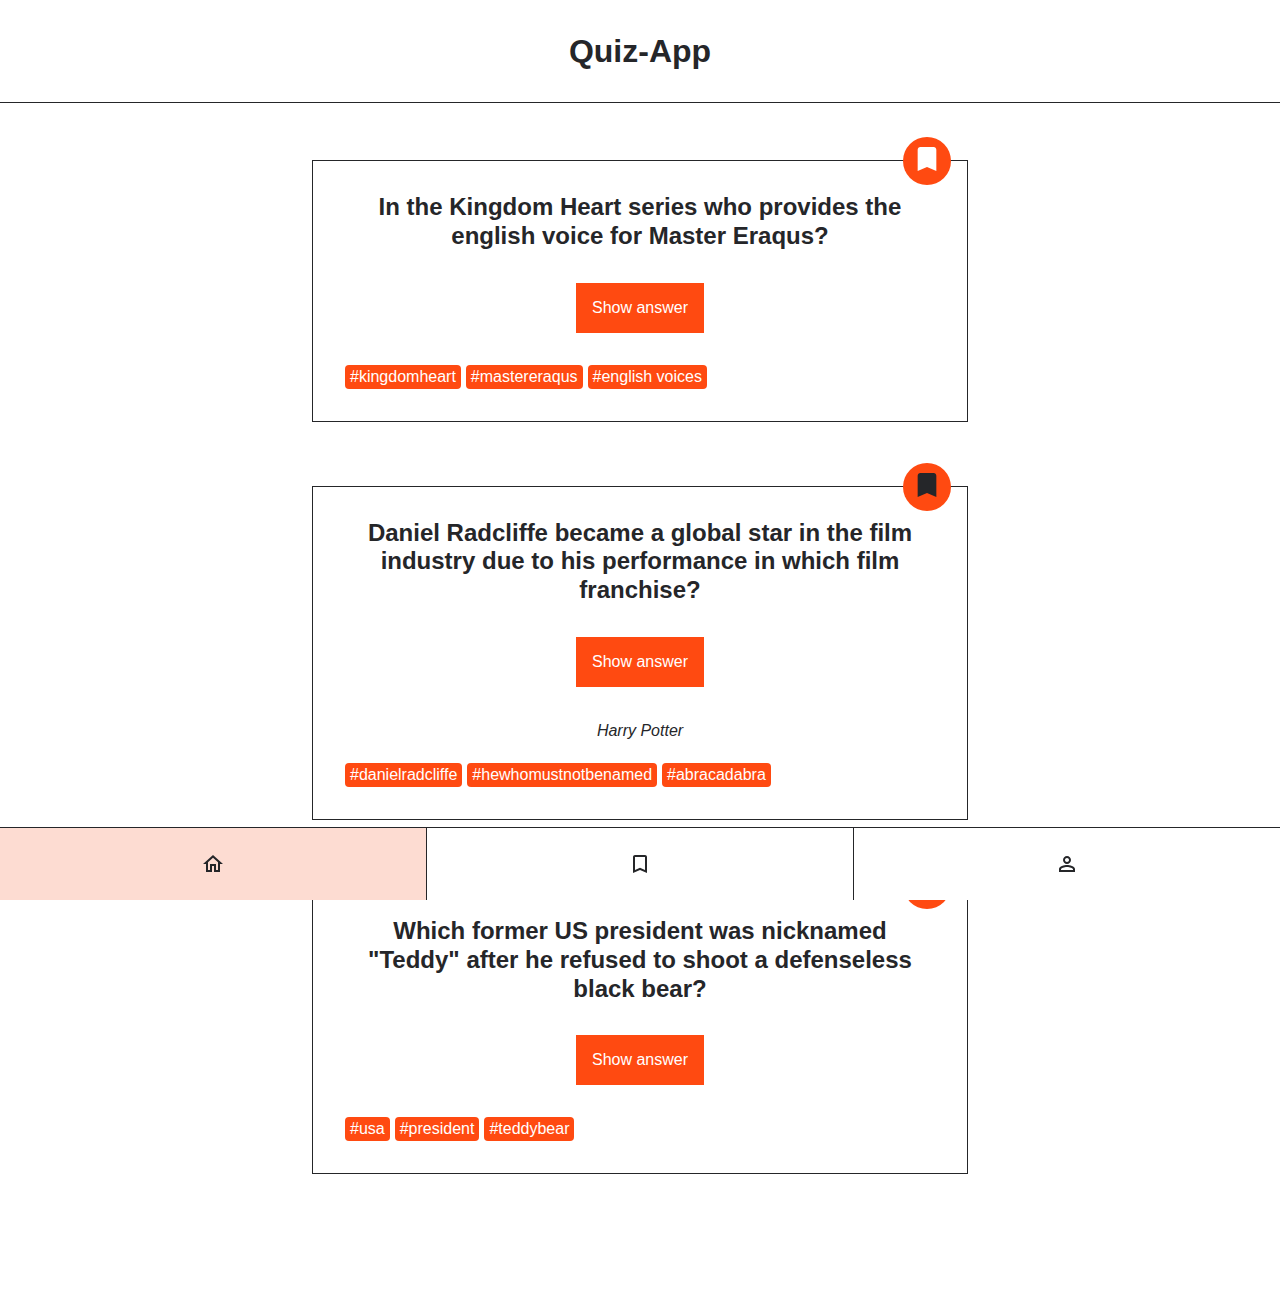
==== index.html @ 5ab8016b "init" ====
<!DOCTYPE html>
<html lang="en">
  <head>
    <meta charset="UTF-8" />
    <meta http-equiv="X-UA-Compatible" content="IE=edge" />
    <meta name="viewport" content="width=device-width, initial-scale=1.0" />
    <title>Quiz-App</title>
    <link rel="stylesheet" href="./styles.css" />
  </head>
  <body>
    <header class="header">
      <h1 class="header__title">Quiz-App</h1>
    </header>
    <main>
      <ul class="card-list">
        <!--
                FIRST CARD
              -->
        <li class="card-list__item">
          <article class="card">
            <h2 class="card__question">
              In the Kingdom Heart series who provides the english voice for
              Master Eraqus?
            </h2>
            <button class="card__button-answer" type="button">
              Show answer
            </button>
            <p class="card__answer">Mark Hamill</p>
            <ul class="card__tag-list">
              <li class="card__tag-list-item">#kingdomheart</li>
              <li class="card__tag-list-item">#mastereraqus</li>
              <li class="card__tag-list-item">#english voices</li>
            </ul>
            <div class="card__button-bookmark">
              <button class="bookmark" aria-label="bookmark" type="button">
                <svg
                  class="bookmark__icon"
                  xmlns="http://www.w3.org/2000/svg"
                  viewbox="0 0 24 24"
                >
                  <path
                    d="M17 3H7c-1.1 0-2 .9-2 2v16l7-3 7 3V5c0-1.1-.9-2-2-2z"
                  />
                </svg>
              </button>
            </div>
          </article>
        </li>
        <!--
                SECOND CARD
              -->
        <li class="card-list__item">
          <article class="card">
            <h2 class="card__question">
              Daniel Radcliffe became a global star in the film industry due to
              his performance in which film franchise?
            </h2>
            <button class="card__button-answer" type="button">
              Show answer
            </button>
            <p class="card__answer card__answer--active">Harry Potter</p>
            <ul class="card__tag-list">
              <li class="card__tag-list-item">#danielradcliffe</li>
              <li class="card__tag-list-item">#hewhomustnotbenamed</li>
              <li class="card__tag-list-item">#abracadabra</li>
            </ul>
            <div class="card__button-bookmark">
              <button
                class="bookmark bookmark--active"
                aria-label="bookmark"
                type="button"
              >
                <svg
                  class="bookmark__icon"
                  xmlns="http://www.w3.org/2000/svg"
                  viewbox="0 0 24 24"
                >
                  <path
                    d="M17 3H7c-1.1 0-2 .9-2 2v16l7-3 7 3V5c0-1.1-.9-2-2-2z"
                  />
                </svg>
              </button>
            </div>
          </article>
        </li>
        <!--
                THIRD CARD
              -->
        <li class="card-list__item">
          <article class="card">
            <h2 class="card__question">
              Which former US president was nicknamed &quot;Teddy&quot; after he
              refused to shoot a defenseless black bear?
            </h2>
            <button class="card__button-answer" type="button">
              Show answer
            </button>
            <p class="card__answer">Theodore Roosevelt</p>
            <ul class="card__tag-list">
              <li class="card__tag-list-item">#usa</li>
              <li class="card__tag-list-item">#president</li>
              <li class="card__tag-list-item">#teddybear</li>
            </ul>
            <div class="card__button-bookmark">
              <button class="bookmark" aria-label="bookmark" type="button">
                <svg
                  class="bookmark__icon"
                  xmlns="http://www.w3.org/2000/svg"
                  viewbox="0 0 24 24"
                >
                  <path
                    d="M17 3H7c-1.1 0-2 .9-2 2v16l7-3 7 3V5c0-1.1-.9-2-2-2z"
                  />
                </svg>
              </button>
            </div>
          </article>
        </li>
      </ul>
    </main>

    <nav class="navigation">
      <ul class="navigation__list">
        <li class="navigation__list-item navigation__list-item--active">
          <a
            class="navigation__link"
            href="index.html"
            aria-label="go to home page"
          >
            <svg
              xmlns="http://www.w3.org/2000/svg"
              height="24px"
              viewbox="0 0 24 24"
              width="24px"
            >
              <path
                d="M12 5.69l5 4.5V18h-2v-6H9v6H7v-7.81l5-4.5M12 3L2 12h3v8h6v-6h2v6h6v-8h3L12 3z"
              />
            </svg>
          </a>
        </li>
        <li class="navigation__list-item">
          <a
            class="navigation__link"
            href="bookmarks.html"
            aria-label="go to bookmarks page"
          >
            <svg
              xmlns="http://www.w3.org/2000/svg"
              height="24px"
              viewbox="0 0 24 24"
              width="24px"
            >
              <path
                d="M17 3H7c-1.1 0-2 .9-2 2v16l7-3 7 3V5c0-1.1-.9-2-2-2zm0 15l-5-2.18L7 18V5h10v13z"
              />
            </svg>
          </a>
        </li>
        <li class="navigation__list-item">
          <a
            class="navigation__link"
            href="profile.html"
            aria-label="go to profile page"
          >
            <svg
              xmlns="http://www.w3.org/2000/svg"
              height="24px"
              viewbox="0 0 24 24"
              width="24px"
            >
              <path
                d="M12 6c1.1 0 2 .9 2 2s-.9 2-2 2-2-.9-2-2 .9-2 2-2m0 9c2.7 0 5.8 1.29 6 2v1H6v-.99c.2-.72 3.3-2.01 6-2.01m0-11C9.79 4 8 5.79 8 8s1.79 4 4 4 4-1.79 4-4-1.79-4-4-4zm0 9c-2.67 0-8 1.34-8 4v3h16v-3c0-2.66-5.33-4-8-4z"
              />
            </svg>
          </a>
        </li>
      </ul>
    </nav>
  </body>
</html>
---- styles.css ----
@import "./global.css";

@import "./components/bookmark/bookmark.css";
@import "./components/card-list/card-list.css";
@import "./components/card/card.css";
@import "./components/header/header.css";
@import "./components/navigation/navigation.css";
@import "./components/profile/profile.css";
@import "./components/counter-list/counter-list.css";
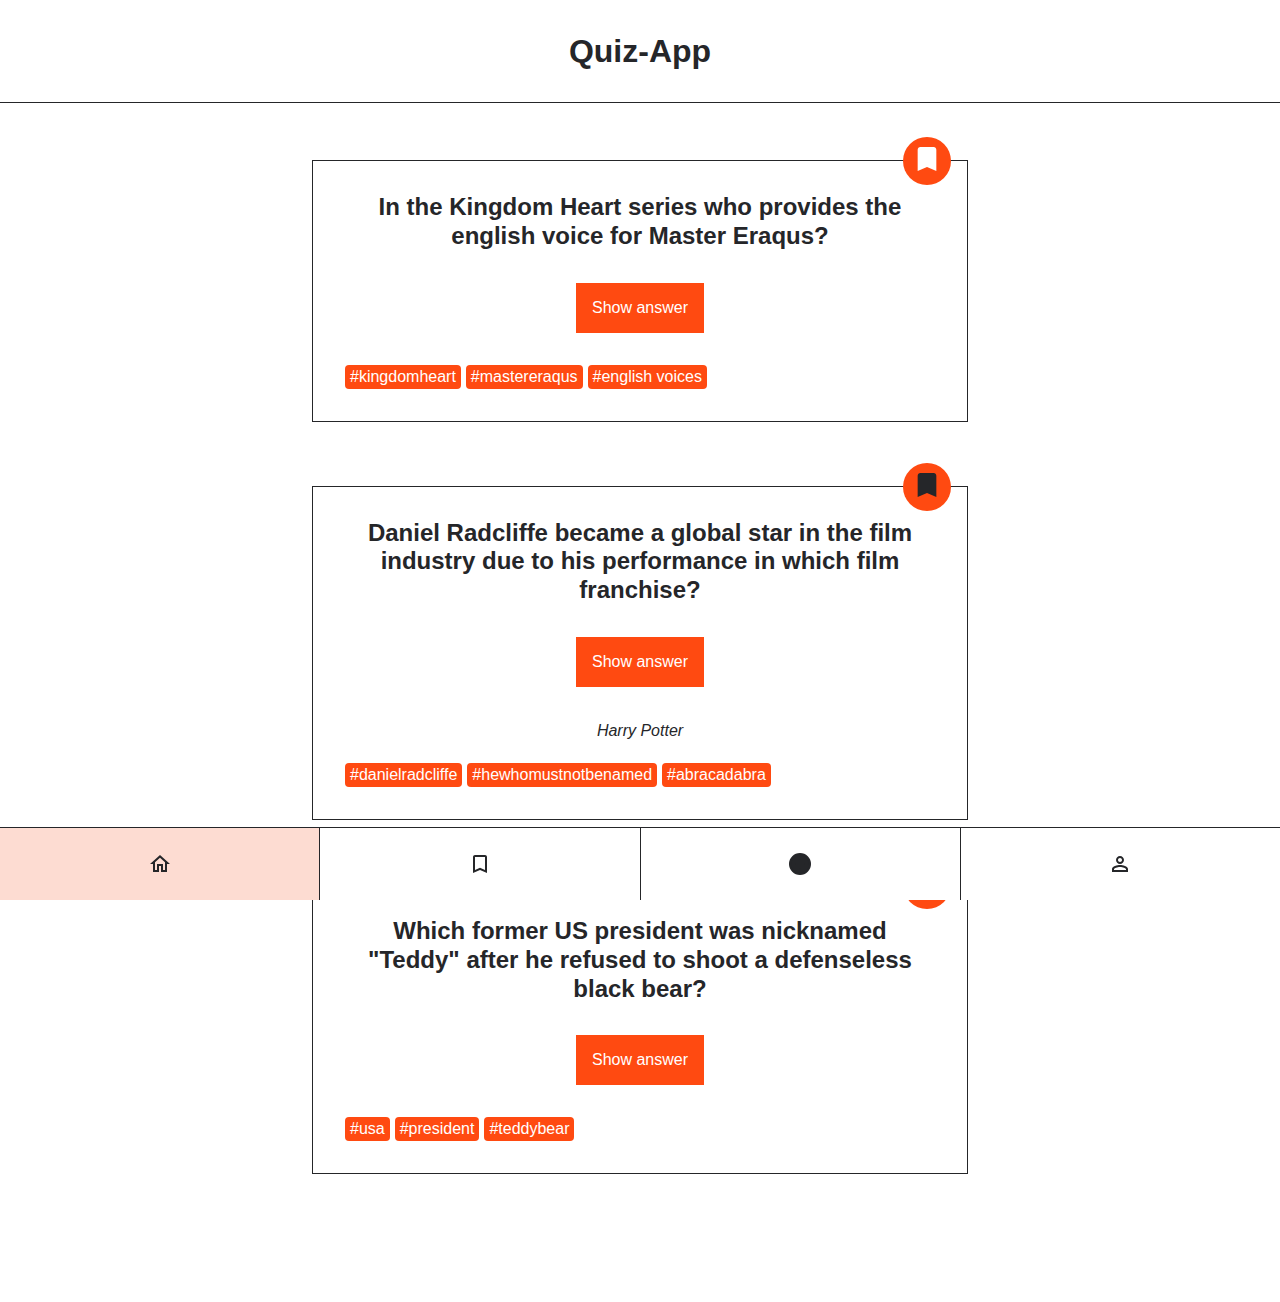
==== commit d9ef6a5d: "Task 2 completed" ====
--- a/index.html
+++ b/index.html
@@ -6,6 +6,7 @@
     <meta name="viewport" content="width=device-width, initial-scale=1.0" />
     <title>Quiz-App</title>
     <link rel="stylesheet" href="./styles.css" />
+    <script src="./index.js" defer></script>
   </head>
   <body>
     <header class="header">
@@ -22,17 +23,28 @@
               In the Kingdom Heart series who provides the english voice for
               Master Eraqus?
             </h2>
-            <button class="card__button-answer" type="button">
+            <button
+              class="card__button-answer"
+              type="button"
+              data-js="card__button-answer--card1"
+            >
               Show answer
             </button>
-            <p class="card__answer">Mark Hamill</p>
+            <p class="card__answer" data-js="card__answer--card1">
+              Mark Hamill
+            </p>
             <ul class="card__tag-list">
               <li class="card__tag-list-item">#kingdomheart</li>
               <li class="card__tag-list-item">#mastereraqus</li>
               <li class="card__tag-list-item">#english voices</li>
             </ul>
             <div class="card__button-bookmark">
-              <button class="bookmark" aria-label="bookmark" type="button">
+              <button
+                class="bookmark"
+                aria-label="bookmark"
+                type="button"
+                data-js="card__button-bookmark--card1"
+              >
                 <svg
                   class="bookmark__icon"
                   xmlns="http://www.w3.org/2000/svg"
@@ -55,7 +67,11 @@
               Daniel Radcliffe became a global star in the film industry due to
               his performance in which film franchise?
             </h2>
-            <button class="card__button-answer" type="button">
+            <button
+              class="card__button-answer"
+              type="button"
+              data-js="card__button-answer"
+            >
               Show answer
             </button>
             <p class="card__answer card__answer--active">Harry Potter</p>
@@ -160,6 +176,30 @@
         <li class="navigation__list-item">
           <a
             class="navigation__link"
+            href="form.html"
+            aria-label="go to add new question page"
+          >
+            <svg
+              xmlns="http://www.w3.org/2000/svg"
+              width="24"
+              height="24"
+              viewBox="0 0 24 24"
+              fill="none"
+              stroke="currentColor"
+              stroke-width="2"
+              stroke-linecap="round"
+              stroke-linejoin="round"
+              class="lucide lucide-circle-plus"
+            >
+              <circle cx="12" cy="12" r="10" />
+              <path d="M8 12h8" />
+              <path d="M12 8v8" />
+            </svg>
+          </a>
+        </li>
+        <li class="navigation__list-item">
+          <a
+            class="navigation__link"
             href="profile.html"
             aria-label="go to profile page"
           >
--- a/styles.css
+++ b/styles.css
@@ -7,3 +7,4 @@
 @import "./components/navigation/navigation.css";
 @import "./components/profile/profile.css";
 @import "./components/counter-list/counter-list.css";
+@import "./components/form/form.css";
